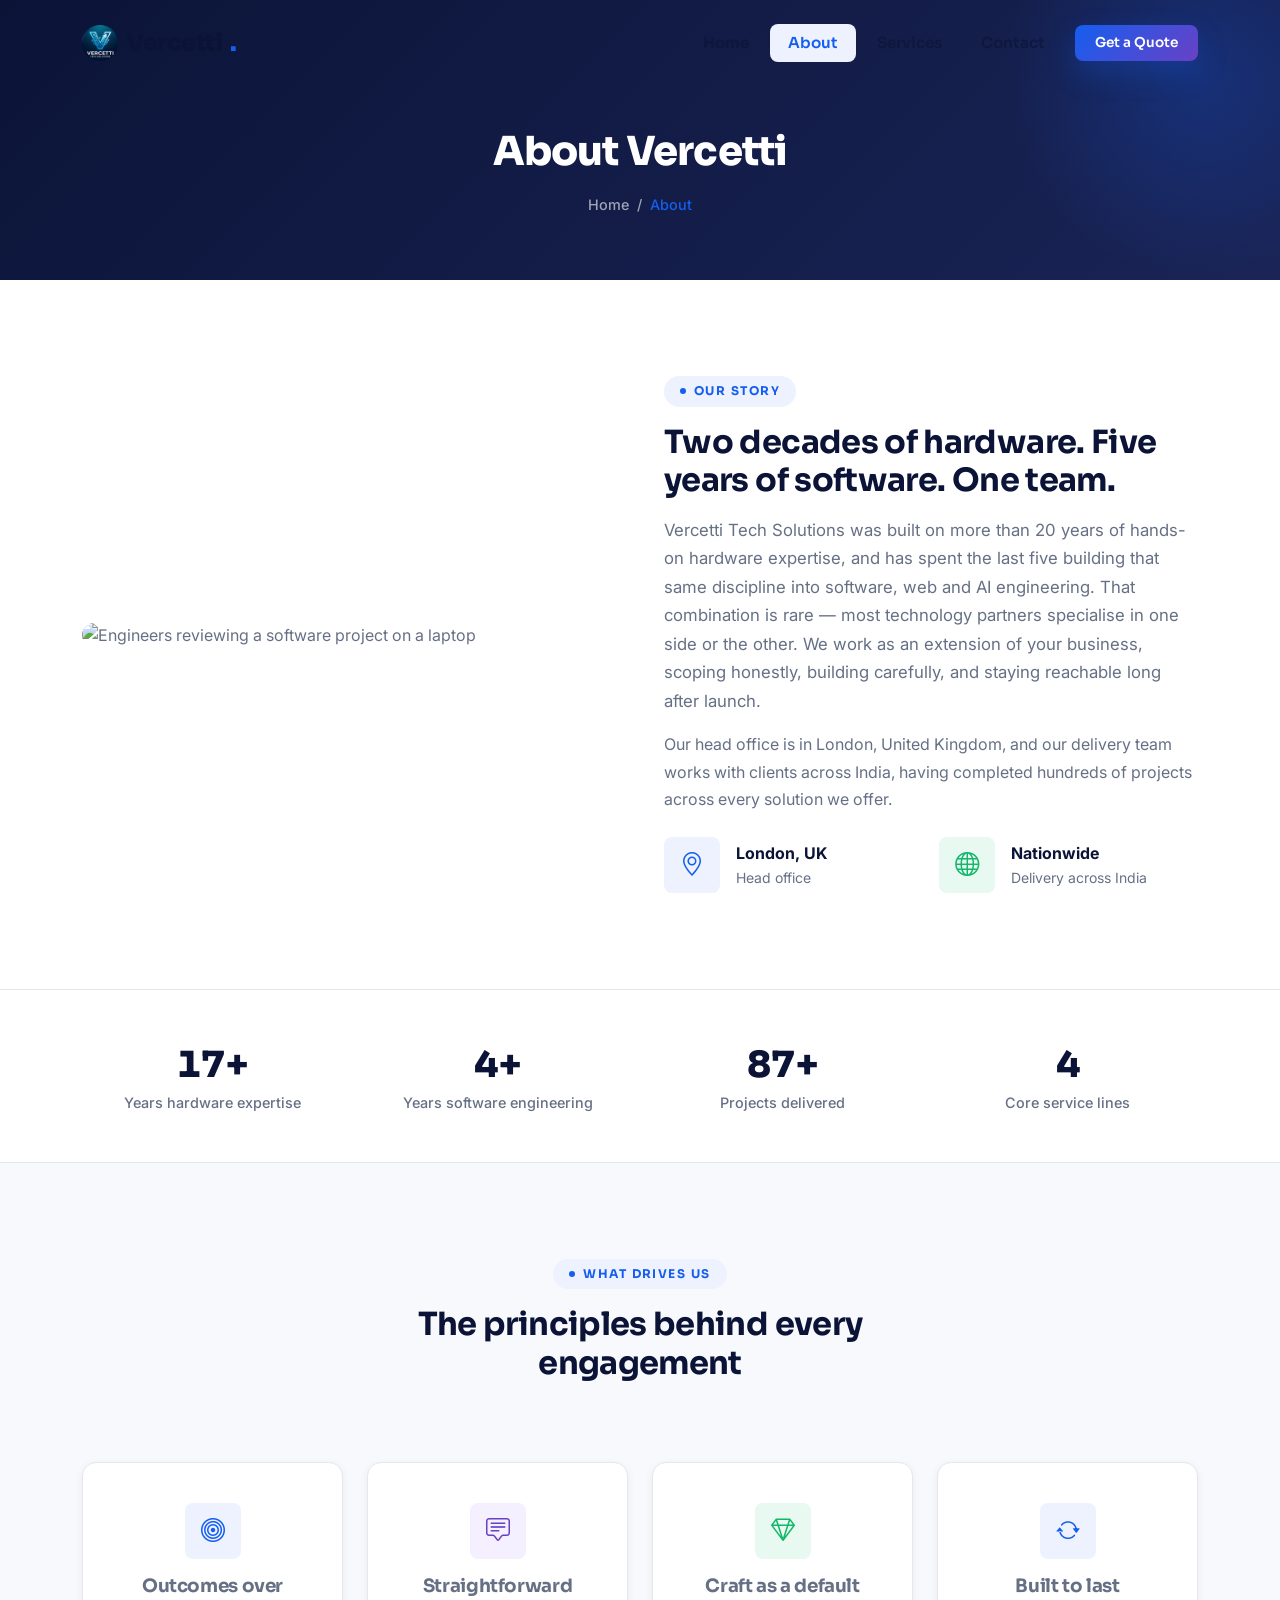
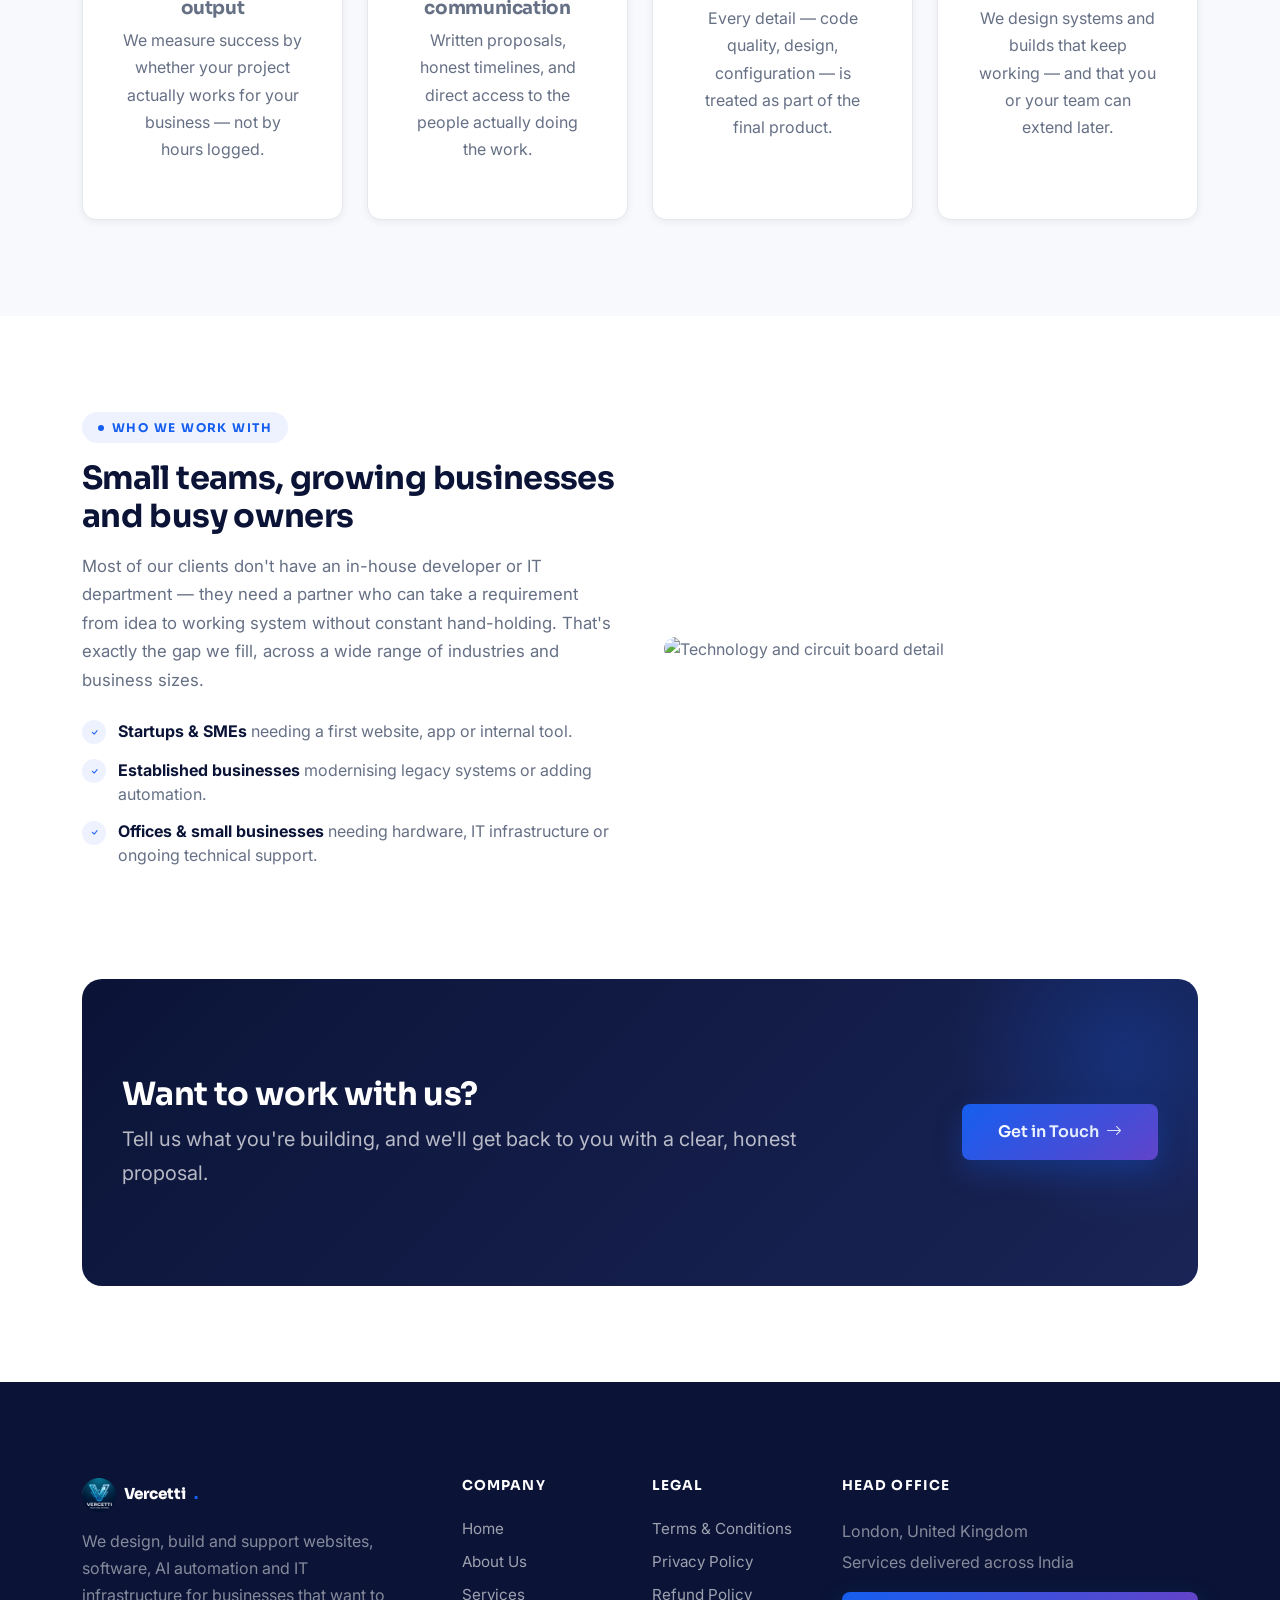
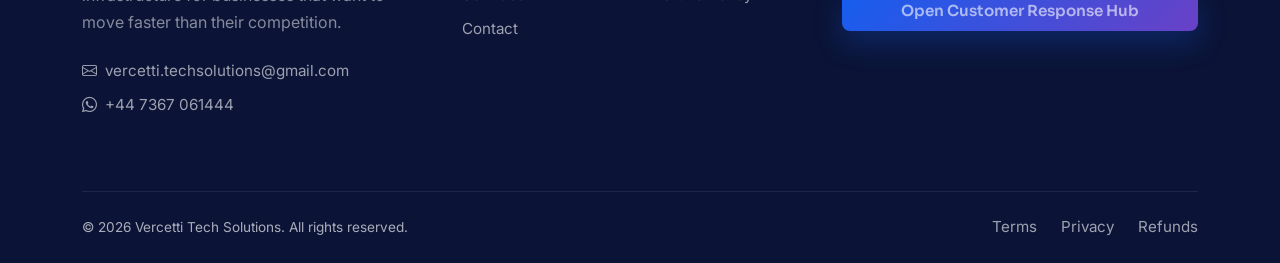
==== about.html @ 32f66ce9 "Add files via upload" ====
<!DOCTYPE html>
<html lang="en">
<head>
  <meta charset="UTF-8">
  <meta name="viewport" content="width=device-width, initial-scale=1.0">
  <title>About Us | Vercetti Tech Solutions</title>
  <meta name="description" content="Vercetti Tech Solutions is a technology partner for growing businesses — 20+ years of hardware expertise and 5+ years of software engineering, delivered with a single point of contact.">
  <link rel="icon" type="image/png" href="assets/favicon-32.png">
  <link rel="icon" type="image/png" sizes="64x64" href="assets/favicon-64.png">
  <link rel="apple-touch-icon" href="assets/apple-touch-icon.png">
  <link rel="preconnect" href="https://fonts.googleapis.com">
  <link rel="preconnect" href="https://fonts.gstatic.com" crossorigin>
  <link href="https://fonts.googleapis.com/css2?family=Inter:wght@400;500;600;700&family=Sora:wght@400;600;700;800&display=swap" rel="stylesheet">
  <link href="https://cdn.jsdelivr.net/npm/bootstrap@5.3.3/dist/css/bootstrap.min.css" rel="stylesheet">
  <link href="https://cdn.jsdelivr.net/npm/bootstrap-icons@1.11.3/font/bootstrap-icons.css" rel="stylesheet">
  <link href="css/custom.css" rel="stylesheet">
  <!-- Built on the Nexora template by Harshad Mahadik, distributed by ThemeWagon (MIT License) -->
</head>
<body>
<div id="scroll-progress"></div>

  <nav class="navbar navbar-expand-lg navbar-nexora fixed-top">
    <div class="container">
      <a class="navbar-brand navbar-brand-custom d-flex align-items-center gap-2" href="index.html"><img src="assets/vercetti-logo-small.png" alt="Vercetti Tech Solutions" class="navbar-logo-img">Vercetti<span>.</span></a>
      <button class="navbar-toggler navbar-toggler-custom" type="button" data-bs-toggle="collapse" data-bs-target="#mainNav" aria-controls="mainNav" aria-expanded="false" aria-label="Toggle navigation">
        <span class="bar"></span><span class="bar"></span><span class="bar"></span>
      </button>
      <div class="collapse navbar-collapse" id="mainNav">
        <ul class="navbar-nav ms-auto align-items-lg-center gap-1 mt-3 mt-lg-0">
          <li class="nav-item"><a class="nav-link" href="index.html">Home</a></li>
          <li class="nav-item"><a class="nav-link active" href="about.html">About</a></li>
          <li class="nav-item"><a class="nav-link" href="services.html">Services</a></li>
          <li class="nav-item"><a class="nav-link" href="contact.html">Contact</a></li>
          <li class="nav-item ms-lg-2 mt-2 mt-lg-0">
            <a href="https://forms.gle/BJgJJaCgZ5CM1GcP6" target="_blank" rel="noopener" class="btn btn-primary btn-sm-custom w-100">Get a Quote</a>
          </li>
        </ul>
      </div>
    </div>
  </nav>

  <!-- PAGE HEADER -->
  <header class="page-header">
    <div class="container">
      <h1 class="mb-3">About Vercetti</h1>
      <div class="breadcrumb-custom">
        <a href="index.html">Home</a> <span>/</span> <span class="active">About</span>
      </div>
    </div>
  </header>

  <!-- STORY -->
  <section class="section">
    <div class="container">
      <div class="row align-items-center g-5">
        <div class="col-lg-6 reveal">
          <img src="https://images.unsplash.com/photo-1531482615713-2afd69097998?w=700&h=560&fit=crop" class="rounded-img w-100" alt="Engineers reviewing a software project on a laptop" style="aspect-ratio:5/4; object-fit:cover;">
        </div>
        <div class="col-lg-6 reveal">
          <span class="eyebrow">Our story</span>
          <h2 class="section-title">Two decades of hardware. Five years of software. One team.</h2>
          <p class="section-subtitle mb-3">Vercetti Tech Solutions was built on more than 20 years of hands-on hardware expertise, and has spent the last five building that same discipline into software, web and AI engineering. That combination is rare — most technology partners specialise in one side or the other. We work as an extension of your business, scoping honestly, building carefully, and staying reachable long after launch.</p>
          <p class="mb-4">Our head office is in London, United Kingdom, and our delivery team works with clients across India, having completed hundreds of projects across every solution we offer.</p>
          <div class="row g-3">
            <div class="col-6">
              <div class="d-flex align-items-center gap-3">
                <div class="icon-box icon-box-primary"><i class="bi bi-geo-alt"></i></div>
                <div><strong class="text-navy d-block">London, UK</strong><small class="text-slate">Head office</small></div>
              </div>
            </div>
            <div class="col-6">
              <div class="d-flex align-items-center gap-3">
                <div class="icon-box icon-box-success"><i class="bi bi-globe"></i></div>
                <div><strong class="text-navy d-block">Nationwide</strong><small class="text-slate">Delivery across India</small></div>
              </div>
            </div>
          </div>
        </div>
      </div>
    </div>
  </section>

  <!-- EXPERIENCE -->
  <section class="stats-strip py-5 bg-white">
    <div class="container">
      <div class="row text-center g-4">
        <div class="col-6 col-md-3 stat-item reveal">
          <div class="stat-number" data-count="20" data-suffix="+">0+</div>
          <div class="stat-label">Years hardware expertise</div>
        </div>
        <div class="col-6 col-md-3 stat-item reveal">
          <div class="stat-number" data-count="5" data-suffix="+">0+</div>
          <div class="stat-label">Years software engineering</div>
        </div>
        <div class="col-6 col-md-3 stat-item reveal">
          <div class="stat-number" data-count="100" data-suffix="+">0+</div>
          <div class="stat-label">Projects delivered</div>
        </div>
        <div class="col-6 col-md-3 stat-item reveal">
          <div class="stat-number" data-count="5" data-suffix="">0</div>
          <div class="stat-label">Core service lines</div>
        </div>
      </div>
    </div>
  </section>

  <!-- MISSION / VALUES -->
  <section class="section bg-soft">
    <div class="container">
      <div class="row section-header justify-content-center text-center">
        <div class="col-lg-7 reveal">
          <span class="eyebrow">What drives us</span>
          <h2 class="section-title">The principles behind every engagement</h2>
        </div>
      </div>
      <div class="row g-4">
        <div class="col-md-6 col-lg-3 reveal">
          <div class="card-premium text-center">
            <div class="icon-box icon-box-primary mx-auto mb-3"><i class="bi bi-bullseye"></i></div>
            <h3 class="card-title">Outcomes over output</h3>
            <p>We measure success by whether your project actually works for your business — not by hours logged.</p>
          </div>
        </div>
        <div class="col-md-6 col-lg-3 reveal">
          <div class="card-premium text-center">
            <div class="icon-box icon-box-secondary mx-auto mb-3"><i class="bi bi-chat-square-text"></i></div>
            <h3 class="card-title">Straightforward communication</h3>
            <p>Written proposals, honest timelines, and direct access to the people actually doing the work.</p>
          </div>
        </div>
        <div class="col-md-6 col-lg-3 reveal">
          <div class="card-premium text-center">
            <div class="icon-box icon-box-success mx-auto mb-3"><i class="bi bi-gem"></i></div>
            <h3 class="card-title">Craft as a default</h3>
            <p>Every detail — code quality, design, configuration — is treated as part of the final product.</p>
          </div>
        </div>
        <div class="col-md-6 col-lg-3 reveal">
          <div class="card-premium text-center">
            <div class="icon-box icon-box-primary mx-auto mb-3"><i class="bi bi-arrow-repeat"></i></div>
            <h3 class="card-title">Built to last</h3>
            <p>We design systems and builds that keep working — and that you or your team can extend later.</p>
          </div>
        </div>
      </div>
    </div>
  </section>

  <!-- WHO WE WORK WITH -->
  <section class="section">
    <div class="container">
      <div class="row align-items-center g-5">
        <div class="col-lg-6 reveal order-lg-2">
          <img src="https://images.unsplash.com/photo-1518770660439-4636190af475?w=700&h=560&fit=crop" class="rounded-img w-100" alt="Technology and circuit board detail" style="aspect-ratio:5/4; object-fit:cover;">
        </div>
        <div class="col-lg-6 reveal order-lg-1">
          <span class="eyebrow">Who we work with</span>
          <h2 class="section-title">Small teams, growing businesses and busy owners</h2>
          <p class="section-subtitle mb-4">Most of our clients don't have an in-house developer or IT department — they need a partner who can take a requirement from idea to working system without constant hand-holding. That's exactly the gap we fill, across a wide range of industries and business sizes.</p>
          <ul class="list-check">
            <li><i class="bi bi-check"></i><div><strong class="text-navy">Startups &amp; SMEs</strong> needing a first website, app or internal tool.</div></li>
            <li><i class="bi bi-check"></i><div><strong class="text-navy">Established businesses</strong> modernising legacy systems or adding automation.</div></li>
            <li><i class="bi bi-check"></i><div><strong class="text-navy">Offices &amp; small businesses</strong> needing hardware, IT infrastructure or ongoing technical support.</div></li>
          </ul>
        </div>
      </div>
    </div>
  </section>

  <!-- CTA -->
  <section class="section pt-0">
    <div class="container">
      <div class="cta-section reveal">
        <div class="row align-items-center">
          <div class="col-lg-8">
            <h2 class="mb-2">Want to work with us?</h2>
            <p class="mb-0 fs-5">Tell us what you're building, and we'll get back to you with a clear, honest proposal.</p>
          </div>
          <div class="col-lg-4 text-lg-end mt-4 mt-lg-0">
            <a href="contact.html" class="btn btn-primary btn-lg-custom">Get in Touch <i class="bi bi-arrow-right ms-1"></i></a>
          </div>
        </div>
      </div>
    </div>
  </section>

  <footer class="footer-nexora">
    <div class="container">
      <div class="row gy-4">
        <div class="col-lg-4 col-md-6">
          <a class="navbar-brand-custom d-inline-flex align-items-center gap-2 mb-3" href="index.html" style="color:#fff !important;"><img src="assets/vercetti-logo-small.png" alt="Vercetti Tech Solutions" class="navbar-logo-img">Vercetti<span style="color:var(--n-primary)">.</span></a>
          <p class="text-white-50 mb-4" style="max-width:320px;">We design, build and support websites, software, AI automation and IT infrastructure for businesses that want to move faster than their competition.</p>
          <div class="d-flex flex-column">
            <a href="mailto:vercetti.techsolutions@gmail.com" class="d-inline-flex align-items-center gap-2"><i class="bi bi-envelope"></i> vercetti.techsolutions@gmail.com</a>
            <a href="https://wa.me/447367061444" target="_blank" rel="noopener" class="d-inline-flex align-items-center gap-2"><i class="bi bi-whatsapp"></i> +44 7367 061444</a>
          </div>
        </div>
        <div class="col-lg-2 col-md-6 col-6">
          <h6>Company</h6>
          <a href="index.html">Home</a>
          <a href="about.html">About Us</a>
          <a href="services.html">Services</a>
          <a href="contact.html">Contact</a>
        </div>
        <div class="col-lg-2 col-md-6 col-6">
          <h6>Legal</h6>
          <a href="terms.html">Terms &amp; Conditions</a>
          <a href="privacy.html">Privacy Policy</a>
          <a href="refund-policy.html">Refund Policy</a>
        </div>
        <div class="col-lg-4 col-md-6">
          <h6>Head Office</h6>
          <p class="text-white-50 mb-1">London, United Kingdom</p>
          <p class="text-white-50 mb-3">Services delivered across India</p>
          <a href="https://forms.gle/BJgJJaCgZ5CM1GcP6" target="_blank" rel="noopener" class="btn btn-primary btn-sm-custom">Open Customer Response Hub</a>
        </div>
      </div>
      <div class="footer-bottom d-flex flex-column flex-md-row justify-content-between align-items-center gap-2 text-center text-md-start">
        <p class="mb-0">&copy; <span id="year"></span> Vercetti Tech Solutions. All rights reserved.</p>
        <div class="d-flex gap-4">
          <a href="terms.html" class="mb-0">Terms</a>
          <a href="privacy.html" class="mb-0">Privacy</a>
          <a href="refund-policy.html" class="mb-0">Refunds</a>
        </div>
      </div>
    </div>
  </footer>

  <button class="back-to-top" aria-label="Back to top"><i class="bi bi-arrow-up"></i></button>

  <script src="https://cdn.jsdelivr.net/npm/bootstrap@5.3.3/dist/js/bootstrap.bundle.min.js"></script>
  <script src="js/main.js"></script>
  <script>document.getElementById('year').textContent = new Date().getFullYear();</script>
</body>
</html>
---- css/custom.css ----
/* =====================================================
   VERCETTI TECH SOLUTIONS — Site Stylesheet
   Built on the "Nexora" Bootstrap 5 template
   Design & code (c) Harshad Mahadik, distributed by ThemeWagon
   Licensed under the MIT License — original notice retained
   per license terms. Adapted and extended for Vercetti Tech
   Solutions (colors unchanged, content/markup customised).
   ===================================================== */

:root {
  /* Color system */
  --n-primary: #155EEF;
  --n-primary-dark: #0E3FB0;
  --n-secondary: #6941C6;
  --n-navy: #0B1437;
  --n-success: #12B76A;
  --n-slate: #667085;
  --n-slate-light: #98A2B3;
  --n-bg: #F7F9FC;
  --n-bg-alt: #EEF2FF;
  --n-border: #E4E7EC;
  --n-white: #FFFFFF;

  /* Gradients */
  --n-gradient-primary: linear-gradient(135deg, #155EEF 0%, #6941C6 100%);
  --n-gradient-soft: linear-gradient(135deg, #EEF2FF 0%, #F4F0FF 100%);
  --n-gradient-dark: linear-gradient(135deg, #0B1437 0%, #1A2456 100%);

  /* Typography */
  --n-font-display: 'Sora', sans-serif;
  --n-font-body: 'Inter', sans-serif;

  /* Spacing rhythm (8px base) */
  --n-space-xs: 0.5rem;
  --n-space-sm: 1rem;
  --n-space-md: 1.5rem;
  --n-space-lg: 2.5rem;
  --n-space-xl: 4rem;
  --n-space-2xl: 6rem;

  /* Radius */
  --n-radius-sm: 8px;
  --n-radius-md: 14px;
  --n-radius-lg: 20px;
  --n-radius-pill: 100px;

  /* Shadows */
  --n-shadow-sm: 0 2px 8px rgba(11, 20, 55, 0.06);
  --n-shadow-md: 0 8px 24px rgba(11, 20, 55, 0.08);
  --n-shadow-lg: 0 20px 48px rgba(11, 20, 55, 0.12);
  --n-shadow-primary: 0 12px 28px rgba(21, 94, 239, 0.25);

  /* Bootstrap overrides */
  --bs-primary: #155EEF;
  --bs-primary-rgb: 21, 94, 239;
  --bs-body-font-family: var(--n-font-body);
  --bs-body-color: var(--n-slate);
  --bs-body-bg: var(--n-white);
}

/* =====================================================
   BASE
   ===================================================== */
html { scroll-behavior: smooth; }

body {
  font-family: var(--n-font-body);
  color: var(--n-slate);
  background-color: var(--n-white);
  -webkit-font-smoothing: antialiased;
  overflow-x: hidden;
}

h1, h2, h3, h4, h5, h6,
.font-display {
  font-family: var(--n-font-display);
  color: var(--n-navy);
  font-weight: 700;
  letter-spacing: -0.02em;
}

h1 { font-weight: 800; }

p { line-height: 1.7; }

a { text-decoration: none; }

.text-primary-custom { color: var(--n-primary) !important; }
.text-slate { color: var(--n-slate) !important; }
.text-navy { color: var(--n-navy) !important; }
.bg-soft { background-color: var(--n-bg) !important; }
.bg-soft-alt { background: var(--n-gradient-soft) !important; }
.bg-navy { background-color: var(--n-navy) !important; }
.bg-gradient-primary { background: var(--n-gradient-primary) !important; }
.bg-gradient-dark { background: var(--n-gradient-dark) !important; }

/* Section spacing rhythm */
.section { padding-top: var(--n-space-2xl); padding-bottom: var(--n-space-2xl); }
.section-sm { padding-top: var(--n-space-xl); padding-bottom: var(--n-space-xl); }

@media (max-width: 767.98px) {
  .section { padding-top: var(--n-space-xl); padding-bottom: var(--n-space-xl); }
  .section-sm { padding-top: var(--n-space-lg); padding-bottom: var(--n-space-lg); }
}

/* Eyebrow label */
.eyebrow {
  display: inline-flex;
  align-items: center;
  gap: 0.5rem;
  font-family: var(--n-font-display);
  font-size: 0.75rem;
  font-weight: 700;
  letter-spacing: 0.12em;
  text-transform: uppercase;
  color: var(--n-primary);
  background: var(--n-bg-alt);
  padding: 0.4rem 1rem;
  border-radius: var(--n-radius-pill);
  margin-bottom: var(--n-space-sm);
}

.eyebrow::before {
  content: '';
  width: 6px;
  height: 6px;
  border-radius: 50%;
  background: var(--n-primary);
  display: inline-block;
}

.section-title { margin-bottom: var(--n-space-sm); }
.section-subtitle {
  font-size: 1.05rem;
  color: var(--n-slate);
  max-width: 620px;
}
.section-header { margin-bottom: var(--n-space-xl); }

/* =====================================================
   BUTTONS
   ===================================================== */
.btn {
  font-family: var(--n-font-display);
  font-weight: 600;
  border-radius: var(--n-radius-sm);
  padding: 0.75rem 1.75rem;
  font-size: 0.95rem;
  transition: all 0.25s ease;
  border-width: 1.5px;
}

.btn-primary {
  background: var(--n-gradient-primary);
  border: none;
  box-shadow: var(--n-shadow-primary);
  color: #fff;
}

.btn-primary:hover {
  transform: translateY(-2px);
  box-shadow: 0 16px 32px rgba(21, 94, 239, 0.32);
  color: #fff;
}

.btn-outline-primary {
  border-color: var(--n-primary);
  color: var(--n-primary);
  background: transparent;
}

.btn-outline-primary:hover {
  background: var(--n-primary);
  border-color: var(--n-primary);
  transform: translateY(-2px);
}

.btn-light-custom {
  background: #fff;
  color: var(--n-navy);
  border: 1.5px solid var(--n-border);
}

.btn-light-custom:hover {
  background: var(--n-bg);
  transform: translateY(-2px);
}

.btn-outline-white {
  border-color: rgba(255,255,255,0.4);
  color: #fff;
}

.btn-outline-white:hover {
  background: rgba(255,255,255,0.12);
  border-color: #fff;
  color: #fff;
}

.btn-lg-custom { padding: 1rem 2.25rem; font-size: 1rem; }
.btn-sm-custom { padding: 0.5rem 1.25rem; font-size: 0.85rem; }

/* =====================================================
   NAVBAR
   ===================================================== */
.navbar-nexora {
  padding: 1.25rem 0;
  transition: all 0.3s ease;
  background: rgba(255, 255, 255, 0.0);
}

.navbar-nexora.scrolled {
  padding: 0.75rem 0;
  background: rgba(255, 255, 255, 0.92);
  backdrop-filter: blur(12px);
  box-shadow: var(--n-shadow-sm);
}

.navbar-brand-custom {
  font-family: var(--n-font-display);
  font-weight: 800;
  font-size: 1.5rem;
  color: var(--n-navy) !important;
  letter-spacing: -0.02em;
}

.navbar-brand-custom span { color: var(--n-primary); }

.navbar-nexora .nav-link {
  font-family: var(--n-font-display);
  font-weight: 600;
  font-size: 0.95rem;
  color: var(--n-navy) !important;
  opacity: 0.65;
  padding: 0.5rem 1.1rem !important;
  border-radius: var(--n-radius-sm);
  transition: all 0.2s ease;
}

.navbar-nexora .nav-link:hover,
.navbar-nexora .nav-link.active {
  color: var(--n-primary) !important;
  opacity: 1;
  background: var(--n-bg-alt);
}

.navbar-toggler-custom {
  border: none;
  width: 44px;
  height: 44px;
  border-radius: var(--n-radius-sm);
  background: var(--n-bg-alt);
  display: flex;
  align-items: center;
  justify-content: center;
  gap: 4px;
  flex-direction: column;
  padding: 0;
}

.navbar-toggler-custom .bar {
  width: 20px;
  height: 2px;
  background: var(--n-navy);
  border-radius: 2px;
  transition: all 0.3s ease;
}

.navbar-toggler-custom.active .bar:nth-child(1) {
  transform: translateY(6px) rotate(45deg);
}
.navbar-toggler-custom.active .bar:nth-child(2) { opacity: 0; }
.navbar-toggler-custom.active .bar:nth-child(3) {
  transform: translateY(-6px) rotate(-45deg);
}

/* =====================================================
   HERO
   ===================================================== */
.hero {
  position: relative;
  padding-top: 9rem;
  padding-bottom: 5rem;
  background: var(--n-gradient-soft);
  overflow: hidden;
}

.hero::before {
  content: '';
  position: absolute;
  top: -150px;
  right: -150px;
  width: 500px;
  height: 500px;
  border-radius: 50%;
  background: radial-gradient(circle, rgba(105,65,198,0.14) 0%, rgba(21,94,239,0.06) 60%, transparent 100%);
  z-index: 0;
}

.hero::after {
  content: '';
  position: absolute;
  bottom: -200px;
  left: -150px;
  width: 450px;
  height: 450px;
  border-radius: 50%;
  background: radial-gradient(circle, rgba(21,94,239,0.10) 0%, transparent 70%);
  z-index: 0;
}

.hero-content { position: relative; z-index: 2; }

.hero h1 { font-size: 3.25rem; line-height: 1.15; }

@media (max-width: 991.98px) {
  .hero { padding-top: 7rem; text-align: center; }
  .hero h1 { font-size: 2.4rem; }
}

@media (max-width: 575.98px) {
  .hero h1 { font-size: 2rem; }
}

/* Trust strip under hero */
.trust-mini-list {
  list-style: none;
  padding: 0;
  margin: 0;
  display: flex;
  flex-wrap: wrap;
  gap: 0.75rem 1.5rem;
}
.trust-mini-list li {
  display: flex;
  align-items: center;
  gap: 0.5rem;
  font-size: 0.85rem;
  font-weight: 600;
  color: var(--n-navy);
}
.trust-mini-list li i { color: var(--n-success); }

/* Hero visual / dashboard mock card */
.hero-visual {
  position: relative;
  z-index: 1;
}

.hero-mock-card {
  background: #fff;
  border-radius: var(--n-radius-lg);
  box-shadow: var(--n-shadow-lg);
  padding: var(--n-space-md);
  border: 1px solid var(--n-border);
  position: relative;
}

.hero-mock-card .mock-bar {
  height: 10px;
  border-radius: var(--n-radius-pill);
  background: var(--n-bg-alt);
  margin-bottom: 0.75rem;
}

.hero-float-badge {
  position: absolute;
  background: #fff;
  border-radius: var(--n-radius-md);
  box-shadow: var(--n-shadow-md);
  padding: 0.9rem 1.25rem;
  display: flex;
  align-items: center;
  gap: 0.75rem;
  font-family: var(--n-font-display);
  font-weight: 700;
  font-size: 0.9rem;
  color: var(--n-navy);
  z-index: 3;
}

.hero-float-badge.badge-1 { top: -1.5rem; left: -1.5rem; }
.hero-float-badge.badge-2 { bottom: -1.5rem; right: -1.5rem; }

.hero-float-badge .icon-box {
  width: 36px;
  height: 36px;
  border-radius: 10px;
  display: flex;
  align-items: center;
  justify-content: center;
  flex-shrink: 0;
}

@media (max-width: 767.98px) {
  .hero-float-badge { padding: 0.6rem 0.9rem; font-size: 0.75rem; }
  .hero-float-badge.badge-1 { top: -1rem; left: -0.5rem; }
  .hero-float-badge.badge-2 { bottom: -1rem; right: -0.5rem; }
}

/* Stats strip */
.stats-strip {
  border-top: 1px solid var(--n-border);
  border-bottom: 1px solid var(--n-border);
}

.stat-item .stat-number {
  font-family: var(--n-font-display);
  font-size: 2.25rem;
  font-weight: 800;
  color: var(--n-navy);
}

.stat-item .stat-label {
  font-size: 0.9rem;
  color: var(--n-slate);
  font-weight: 500;
}

/* =====================================================
   ICON BOXES
   ===================================================== */
.icon-box {
  width: 56px;
  height: 56px;
  border-radius: var(--n-radius-sm);
  display: flex;
  align-items: center;
  justify-content: center;
  font-size: 1.5rem;
  flex-shrink: 0;
}

.icon-box-primary { background: var(--n-bg-alt); color: var(--n-primary); }
.icon-box-secondary { background: #F4F0FF; color: var(--n-secondary); }
.icon-box-success { background: #E7F9F0; color: var(--n-success); }

.icon-box-lg { width: 72px; height: 72px; font-size: 2rem; border-radius: var(--n-radius-md); }

.icon-box-white {
  background: rgba(255,255,255,0.12);
  color: #fff;
}

/* =====================================================
   CARDS — premium card system
   ===================================================== */
.card-premium {
  background: #fff;
  border: 1px solid var(--n-border);
  border-radius: var(--n-radius-md);
  box-shadow: var(--n-shadow-sm);
  transition: all 0.3s ease;
  padding: var(--n-space-lg);
  height: 100%;
}

.card-premium:hover {
  box-shadow: var(--n-shadow-md);
  transform: translateY(-6px);
  border-color: transparent;
}

.card-premium .card-title {
  font-size: 1.15rem;
  margin-bottom: 0.5rem;
}

.card-link-arrow {
  font-family: var(--n-font-display);
  font-weight: 700;
  font-size: 0.9rem;
  color: var(--n-primary);
  display: inline-flex;
  align-items: center;
  gap: 0.4rem;
  transition: gap 0.2s ease;
}

.card-link-arrow:hover { gap: 0.7rem; color: var(--n-primary-dark); }

/* Logo cloud */
.logo-cloud-item {
  display: flex;
  align-items: center;
  justify-content: center;
  font-family: var(--n-font-display);
  font-weight: 800;
  font-size: 1.25rem;
  color: var(--n-slate-light);
  opacity: 0.7;
  transition: opacity 0.2s ease;
}

.logo-cloud-item:hover { opacity: 1; color: var(--n-navy); }

/* =====================================================
   FORMS
   ===================================================== */
.form-control,
.form-select {
  border: 1.5px solid var(--n-border);
  border-radius: var(--n-radius-sm);
  padding: 0.85rem 1.1rem;
  font-size: 0.95rem;
  background-color: var(--n-bg);
  transition: all 0.2s ease;
}

.form-control:focus,
.form-select:focus {
  border-color: var(--n-primary);
  box-shadow: 0 0 0 4px rgba(21, 94, 239, 0.1);
  background-color: #fff;
}

.form-label {
  font-family: var(--n-font-display);
  font-weight: 600;
  font-size: 0.9rem;
  color: var(--n-navy);
  margin-bottom: 0.5rem;
}

/* Newsletter / CTA section */
.cta-section {
  background: var(--n-gradient-dark);
  border-radius: var(--n-radius-lg);
  padding: var(--n-space-2xl) var(--n-space-lg);
  position: relative;
  overflow: hidden;
}

.cta-section::before {
  content: '';
  position: absolute;
  top: -100px;
  right: -100px;
  width: 350px;
  height: 350px;
  border-radius: 50%;
  background: radial-gradient(circle, rgba(21,94,239,0.25) 0%, transparent 70%);
}

.cta-section h2, .cta-section p { color: #fff; position: relative; z-index: 1; }
.cta-section p { color: rgba(255,255,255,0.7); }

/* =====================================================
   FOOTER
   ===================================================== */
.footer-nexora {
  background: var(--n-navy);
  color: rgba(255,255,255,0.65);
  padding-top: var(--n-space-2xl);
}

.footer-nexora h6 {
  color: #fff;
  font-size: 0.85rem;
  letter-spacing: 0.08em;
  text-transform: uppercase;
  margin-bottom: var(--n-space-md);
}

.footer-nexora a {
  color: rgba(255,255,255,0.6);
  transition: color 0.2s ease;
  display: block;
  margin-bottom: 0.65rem;
  font-size: 0.95rem;
}

.footer-nexora a:hover { color: #fff; }

.footer-bottom {
  border-top: 1px solid rgba(255,255,255,0.08);
  margin-top: var(--n-space-xl);
  padding: var(--n-space-md) 0;
  font-size: 0.85rem;
}

.social-icon {
  width: 40px;
  height: 40px;
  border-radius: 50%;
  background: rgba(255,255,255,0.06);
  display: flex;
  align-items: center;
  justify-content: center;
  color: #fff !important;
  transition: all 0.2s ease;
  margin-bottom: 0 !important;
}

.social-icon:hover { background: var(--n-primary); transform: translateY(-3px); }

/* =====================================================
   PAGE HEADER (sub-pages)
   ===================================================== */
.page-header {
  background: var(--n-gradient-dark);
  padding: 8rem 0 4rem;
  position: relative;
  overflow: hidden;
  text-align: center;
}

.page-header::before {
  content: '';
  position: absolute;
  top: -120px;
  right: -120px;
  width: 400px;
  height: 400px;
  border-radius: 50%;
  background: radial-gradient(circle, rgba(21,94,239,0.25) 0%, transparent 70%);
}

.page-header h1 { color: #fff; }
.page-header p { color: rgba(255,255,255,0.7); max-width: 620px; margin: 0.75rem auto 0; position: relative; z-index: 1; }

.breadcrumb-custom {
  display: inline-flex;
  gap: 0.5rem;
  font-size: 0.9rem;
  color: rgba(255,255,255,0.6);
  font-weight: 500;
  position: relative;
  z-index: 1;
}

.breadcrumb-custom a { color: rgba(255,255,255,0.6); }
.breadcrumb-custom a:hover { color: #fff; }
.breadcrumb-custom .active { color: var(--n-primary); }

/* =====================================================
   SCROLL REVEAL (lightweight)
   ===================================================== */
.reveal {
  opacity: 0;
  transform: translateY(24px);
  transition: opacity 0.6s ease, transform 0.6s ease;
}

.reveal.is-visible {
  opacity: 1;
  transform: translateY(0);
}

@media (prefers-reduced-motion: reduce) {
  .reveal { opacity: 1; transform: none; transition: none; }
  .card-premium:hover, .btn:hover { transform: none; }
}

/* =====================================================
   MISC UTILITIES
   ===================================================== */
.divider-line { height: 1px; background: var(--n-border); border: none; }

.rounded-img { border-radius: var(--n-radius-lg); }

.badge-soft {
  background: var(--n-bg-alt);
  color: var(--n-primary);
  font-weight: 600;
  padding: 0.35rem 0.85rem;
  border-radius: var(--n-radius-pill);
  font-size: 0.8rem;
}

.list-check {
  list-style: none;
  padding: 0;
}

.list-check li {
  display: flex;
  align-items: flex-start;
  gap: 0.75rem;
  margin-bottom: 0.85rem;
}

.list-check li i {
  color: var(--n-primary);
  background: var(--n-bg-alt);
  width: 24px;
  height: 24px;
  border-radius: 50%;
  display: flex;
  align-items: center;
  justify-content: center;
  font-size: 0.7rem;
  flex-shrink: 0;
  margin-top: 0.1rem;
}

/* Sidebar widgets */
.widget {
  background: #fff;
  border: 1px solid var(--n-border);
  border-radius: var(--n-radius-md);
  padding: var(--n-space-md);
  margin-bottom: var(--n-space-md);
}

.widget h5 { font-size: 1rem; margin-bottom: var(--n-space-sm); }

.widget-link-list { list-style: none; padding: 0; margin: 0; }
.widget-link-list li {
  display: flex;
  justify-content: space-between;
  align-items: center;
  gap: 0.5rem;
  padding: 0.6rem 0;
  border-bottom: 1px solid var(--n-border);
  font-size: 0.9rem;
  color: var(--n-navy);
  font-weight: 500;
}
.widget-link-list li:last-child { border-bottom: none; }
.widget-link-list li span { color: var(--n-slate-light); font-weight: 400; }

/* FAQ accordion custom */
.accordion-custom .accordion-item {
  border: 1px solid var(--n-border);
  border-radius: var(--n-radius-sm) !important;
  margin-bottom: 1rem;
  overflow: hidden;
}

.accordion-custom .accordion-button {
  font-family: var(--n-font-display);
  font-weight: 700;
  color: var(--n-navy);
  background: #fff;
  padding: 1.25rem 1.5rem;
}

.accordion-custom .accordion-button:not(.collapsed) {
  color: var(--n-primary);
  background: var(--n-bg-alt);
  box-shadow: none;
}

.accordion-custom .accordion-button:focus { box-shadow: none; border-color: var(--n-border); }
.accordion-custom .accordion-body { padding: 1.25rem 1.5rem; color: var(--n-slate); }

/* Back to top */
.back-to-top {
  position: fixed;
  bottom: 2rem;
  right: 2rem;
  width: 48px;
  height: 48px;
  border-radius: 50%;
  background: var(--n-gradient-primary);
  color: #fff;
  display: flex;
  align-items: center;
  justify-content: center;
  box-shadow: var(--n-shadow-primary);
  opacity: 0;
  visibility: hidden;
  transform: translateY(10px);
  transition: all 0.3s ease;
  z-index: 999;
  border: none;
}

.back-to-top.show { opacity: 1; visibility: visible; transform: translateY(0); }

/* Service detail icon list */
.feature-grid-item {
  display: flex;
  gap: 1rem;
  padding: var(--n-space-md);
  background: var(--n-bg);
  border-radius: var(--n-radius-md);
  height: 100%;
}

/* WhatsApp accent */
.icon-box-whatsapp { background: #E7F9F0; color: #25D366; }
.btn-whatsapp { background: #25D366; border: none; color: #fff; box-shadow: 0 12px 28px rgba(37,211,102,0.25); }
.btn-whatsapp:hover { background: #1DA851; color: #fff; transform: translateY(-2px); }

/* =====================================================
   BRAND MARK (logo)
   ===================================================== */
.navbar-logo-img {
  width: 36px;
  height: 36px;
  object-fit: contain;
  flex-shrink: 0;
}

.footer-nexora .navbar-logo-img { width: 34px; height: 34px; }

/* Hero brand-mark showcase — animated, glow blended into page background */
.brand-mark-wrap {
  position: relative;
  width: 280px;
  height: 280px;
  margin: 0 auto;
  display: flex;
  align-items: center;
  justify-content: center;
}

.brand-mark-glow {
  position: absolute;
  inset: -50px;
  border-radius: 50%;
  background: radial-gradient(circle, rgba(11,20,55,0.32) 0%, rgba(21,94,239,0.20) 42%, rgba(105,65,198,0.10) 62%, transparent 78%);
  filter: blur(22px);
  animation: brandPulse 4.5s ease-in-out infinite;
  z-index: 0;
}

.brand-mark-ring {
  position: absolute;
  inset: -14px;
  border-radius: 50%;
  border: 1px dashed rgba(21,94,239,0.25);
  animation: brandSpin 30s linear infinite;
  z-index: 1;
}

.brand-mark-logo {
  position: relative;
  width: 100%;
  height: 100%;
  object-fit: contain;
  border-radius: 50%;
  z-index: 2;
  animation: brandFloat 6s ease-in-out infinite;
  filter: drop-shadow(0 22px 44px rgba(11,20,55,0.32));
}

@keyframes brandFloat {
  0%, 100% { transform: translateY(0); }
  50% { transform: translateY(-14px); }
}

@keyframes brandPulse {
  0%, 100% { opacity: 0.55; transform: scale(1); }
  50% { opacity: 0.9; transform: scale(1.07); }
}

@keyframes brandSpin {
  from { transform: rotate(0deg); }
  to { transform: rotate(360deg); }
}

@media (max-width: 767.98px) {
  .brand-mark-wrap { width: 210px; height: 210px; }
}

@media (prefers-reduced-motion: reduce) {
  .brand-mark-logo, .brand-mark-glow, .brand-mark-ring { animation: none; }
}

/* =====================================================
   ADVANCED TOUCHES — scroll progress, circuit texture, counters
   ===================================================== */
#scroll-progress {
  position: fixed;
  top: 0; left: 0;
  height: 3px;
  width: 0%;
  background: var(--n-gradient-primary);
  z-index: 1100;
  transition: width 0.1s ease-out;
}

.circuit-texture {
  position: absolute;
  inset: 0;
  z-index: 0;
  opacity: 0.05;
  pointer-events: none;
  background-image:
    linear-gradient(var(--n-navy) 1px, transparent 1px),
    linear-gradient(90deg, var(--n-navy) 1px, transparent 1px);
  background-size: 46px 46px;
}

.hero .circuit-texture,
.page-header .circuit-texture { opacity: 0.045; }
.page-header .circuit-texture { background-image:
    linear-gradient(rgba(255,255,255,0.6) 1px, transparent 1px),
    linear-gradient(90deg, rgba(255,255,255,0.6) 1px, transparent 1px); }

.stat-number[data-count] { font-variant-numeric: tabular-nums; }

/* Slow drifting hero gradient blobs */
.hero::before { animation: driftBlob1 22s ease-in-out infinite; }
.hero::after { animation: driftBlob2 26s ease-in-out infinite; }

@keyframes driftBlob1 {
  0%, 100% { transform: translate(0, 0) scale(1); }
  50% { transform: translate(-24px, 18px) scale(1.06); }
}
@keyframes driftBlob2 {
  0%, 100% { transform: translate(0, 0) scale(1); }
  50% { transform: translate(20px, -16px) scale(1.05); }
}

@media (prefers-reduced-motion: reduce) {
  .hero::before, .hero::after { animation: none; }
}

/* =====================================================
   LEGAL PAGES (Terms / Privacy / Refund Policy)
   ===================================================== */
.legal-content { max-width: 820px; }
.legal-content h2 {
  font-size: 1.3rem;
  margin: 2.75rem 0 0.9rem;
}
.legal-content h2:first-of-type { margin-top: 0.5rem; }
.legal-content h2 span {
  color: var(--n-primary);
  font-family: var(--n-font-display);
  font-size: 0.85rem;
  margin-right: 0.6rem;
}
.legal-content h3 { font-size: 1.05rem; margin: 1.3rem 0 0.5rem; color: var(--n-navy); }
.legal-content p { margin-bottom: 0.9rem; }
.legal-content ul, .legal-content ol { margin: 0 0 1rem 1.35rem; }
.legal-content li { margin-bottom: 0.5rem; }
.legal-content strong { color: var(--n-navy); }
.legal-content a { color: var(--n-primary); text-decoration: underline; }

.legal-updated {
  font-family: var(--n-font-display);
  font-size: 0.85rem;
  color: rgba(255,255,255,0.65);
  margin-top: 0.75rem;
  position: relative;
  z-index: 1;
}

.legal-placeholder {
  color: var(--n-slate);
  border-bottom: 1px dashed var(--n-slate-light);
  font-style: italic;
  white-space: nowrap;
}

.notice-box {
  background: var(--n-bg-alt);
  border: 1px solid var(--n-border);
  border-left: 3px solid var(--n-primary);
  border-radius: var(--n-radius-sm);
  padding: 1.1rem 1.4rem;
  margin-bottom: 2rem;
  font-size: 0.9rem;
  color: var(--n-slate);
}

.legal-toc {
  background: var(--n-bg);
  border: 1px solid var(--n-border);
  border-radius: var(--n-radius-md);
  padding: 1.5rem 1.75rem;
  margin-bottom: 2.5rem;
}
.legal-toc h4 {
  font-family: var(--n-font-display);
  font-size: 0.75rem;
  letter-spacing: 0.1em;
  text-transform: uppercase;
  color: var(--n-slate);
  margin-bottom: 0.9rem;
}
.legal-toc ol { margin: 0; padding-left: 1.1rem; columns: 2; column-gap: 1.5rem; }
.legal-toc a { color: var(--n-navy); font-size: 0.9rem; text-decoration: none; }
.legal-toc a:hover { color: var(--n-primary); }

@media (max-width: 767.98px) {
  .legal-toc ol { columns: 1; }
}
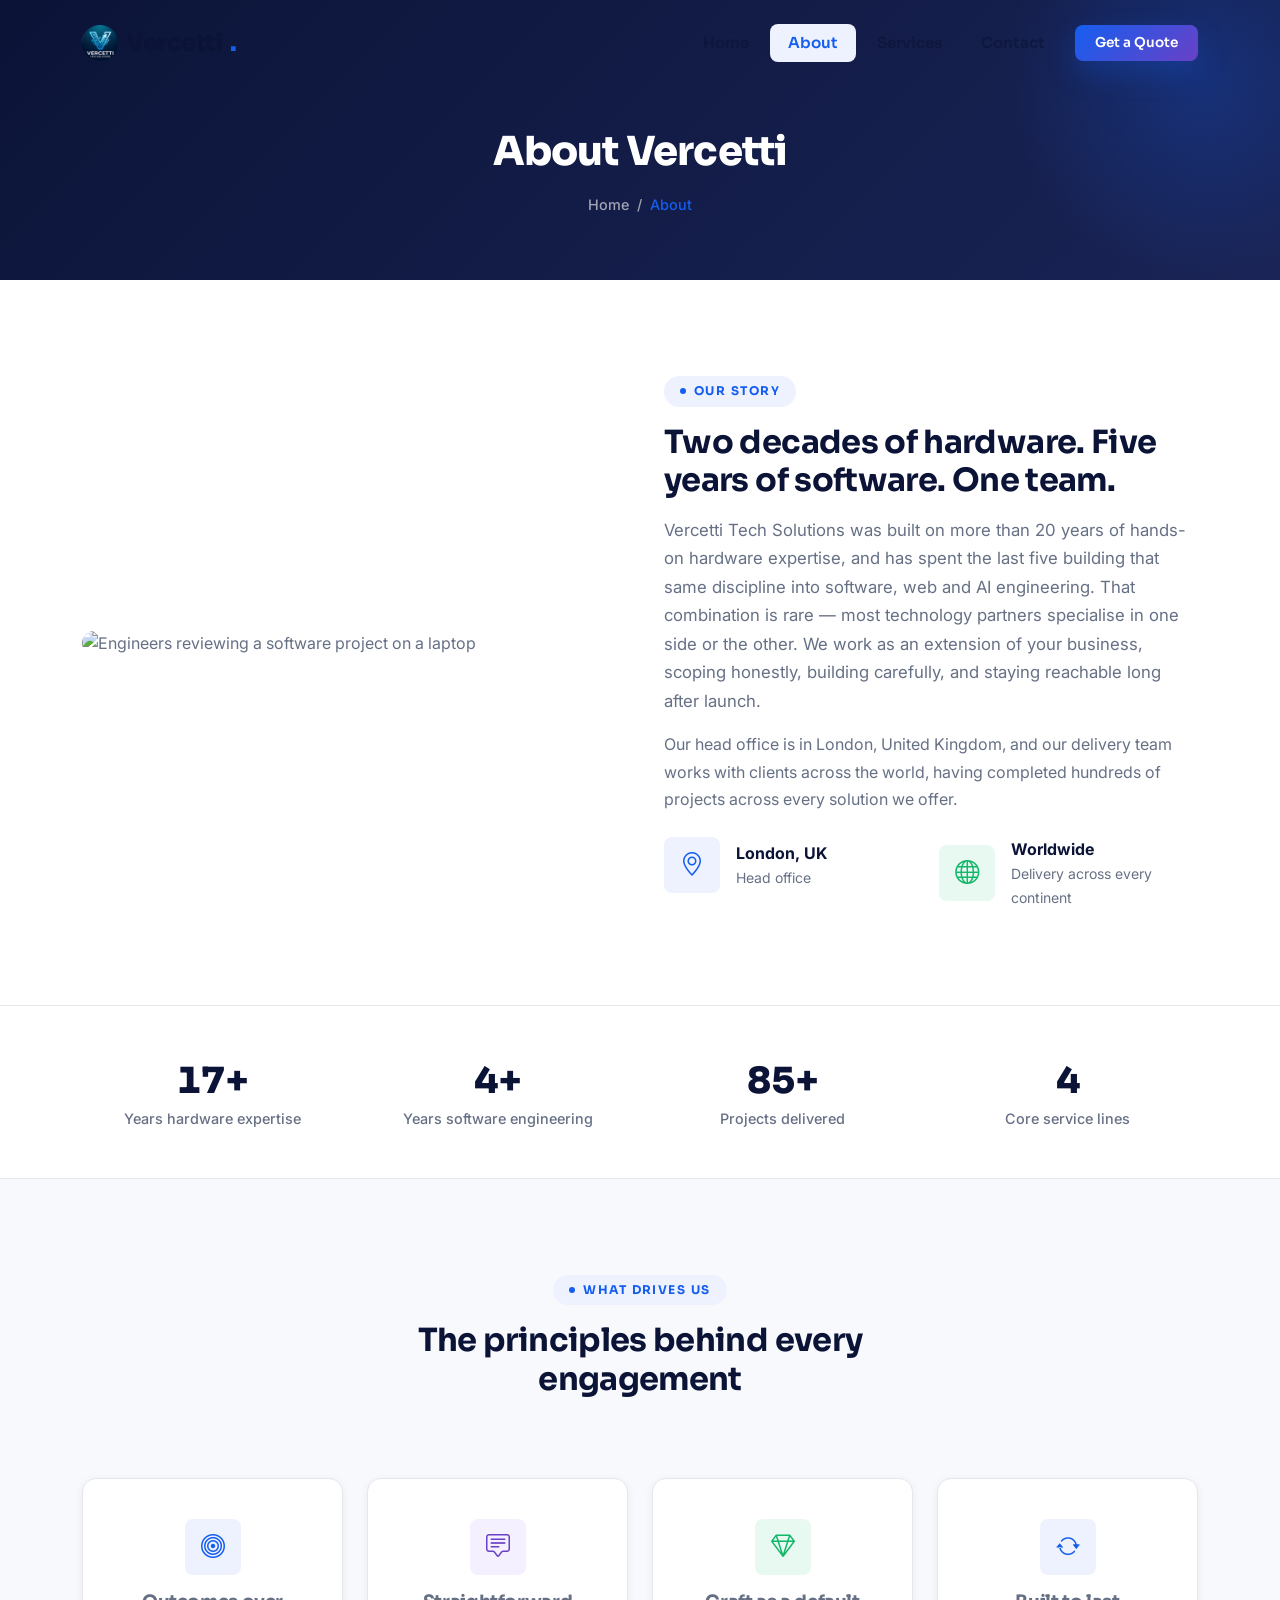
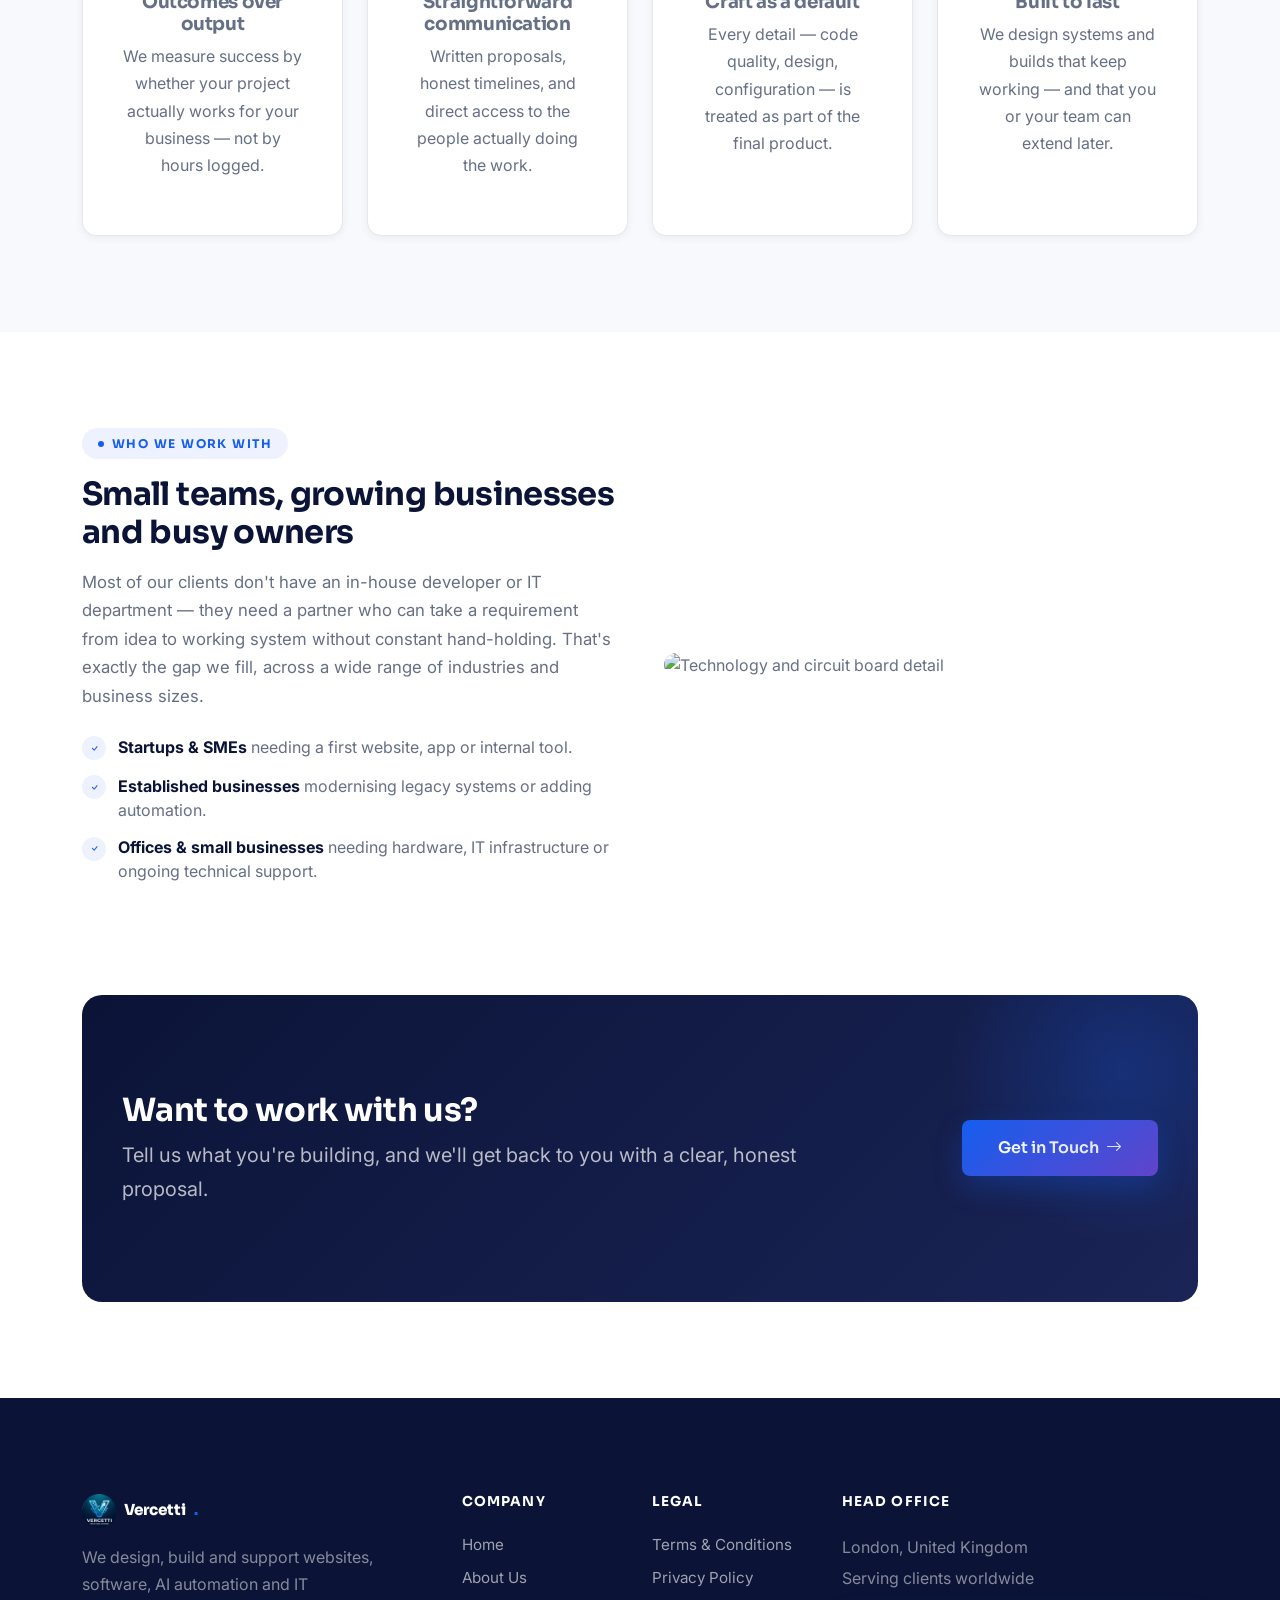
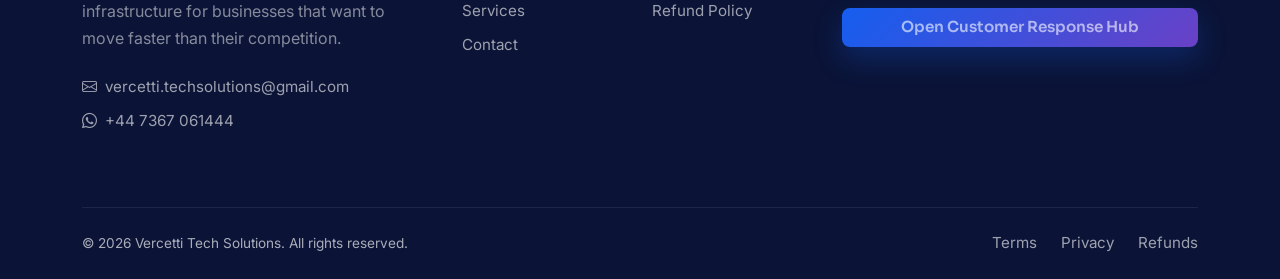
==== commit 3cacbfff: "Service area: serving clients worldwide instead of India-only wording Co-Authored-By: Claude Haiku 5" ====
--- a/about.html
+++ b/about.html
@@ -60,7 +60,7 @@
           <span class="eyebrow">Our story</span>
           <h2 class="section-title">Two decades of hardware. Five years of software. One team.</h2>
           <p class="section-subtitle mb-3">Vercetti Tech Solutions was built on more than 20 years of hands-on hardware expertise, and has spent the last five building that same discipline into software, web and AI engineering. That combination is rare — most technology partners specialise in one side or the other. We work as an extension of your business, scoping honestly, building carefully, and staying reachable long after launch.</p>
-          <p class="mb-4">Our head office is in London, United Kingdom, and our delivery team works with clients across India, having completed hundreds of projects across every solution we offer.</p>
+          <p class="mb-4">Our head office is in London, United Kingdom, and our delivery team works with clients across the world, having completed hundreds of projects across every solution we offer.</p>
           <div class="row g-3">
             <div class="col-6">
               <div class="d-flex align-items-center gap-3">
@@ -71,7 +71,7 @@
             <div class="col-6">
               <div class="d-flex align-items-center gap-3">
                 <div class="icon-box icon-box-success"><i class="bi bi-globe"></i></div>
-                <div><strong class="text-navy d-block">Nationwide</strong><small class="text-slate">Delivery across India</small></div>
+                <div><strong class="text-navy d-block">Worldwide</strong><small class="text-slate">Delivery across every continent</small></div>
               </div>
             </div>
           </div>
@@ -211,7 +211,7 @@
         <div class="col-lg-4 col-md-6">
           <h6>Head Office</h6>
           <p class="text-white-50 mb-1">London, United Kingdom</p>
-          <p class="text-white-50 mb-3">Services delivered across India</p>
+          <p class="text-white-50 mb-3">Serving clients worldwide</p>
           <a href="https://forms.gle/BJgJJaCgZ5CM1GcP6" target="_blank" rel="noopener" class="btn btn-primary btn-sm-custom">Open Customer Response Hub</a>
         </div>
       </div>
--- a/css/custom.css
+++ b/css/custom.css
@@ -981,3 +981,35 @@
 @media (max-width: 767.98px) {
   .legal-toc ol { columns: 1; }
 }
+
+/* =====================================================
+   MOBILE MENU — solid full-screen sheet on every page
+   ===================================================== */
+@media (max-width: 991.98px) {
+  .navbar-nexora.menu-open,
+  .navbar-nexora:has(.navbar-collapse.show),
+  .navbar-nexora:has(.navbar-collapse.collapsing) {
+    background: #FFFFFF !important;
+    backdrop-filter: none !important;
+    box-shadow: none;
+    min-height: 100vh;
+    min-height: 100dvh;
+    align-items: flex-start;
+    transition: none;
+  }
+  .navbar-nexora .navbar-collapse {
+    background: #FFFFFF;
+    margin-top: 1.5rem;
+    padding: 0.5rem 0 1.25rem;
+    border-top: 1px solid var(--n-border);
+  }
+  .navbar-nexora .navbar-nav .nav-link {
+    padding: 0.8rem 1rem !important;
+    font-size: 1.35rem;
+    opacity: 1;
+    border-bottom: 1px solid var(--n-border);
+    border-radius: 0;
+    background: transparent !important;
+  }
+  body.menu-lock { overflow: hidden; }
+}
